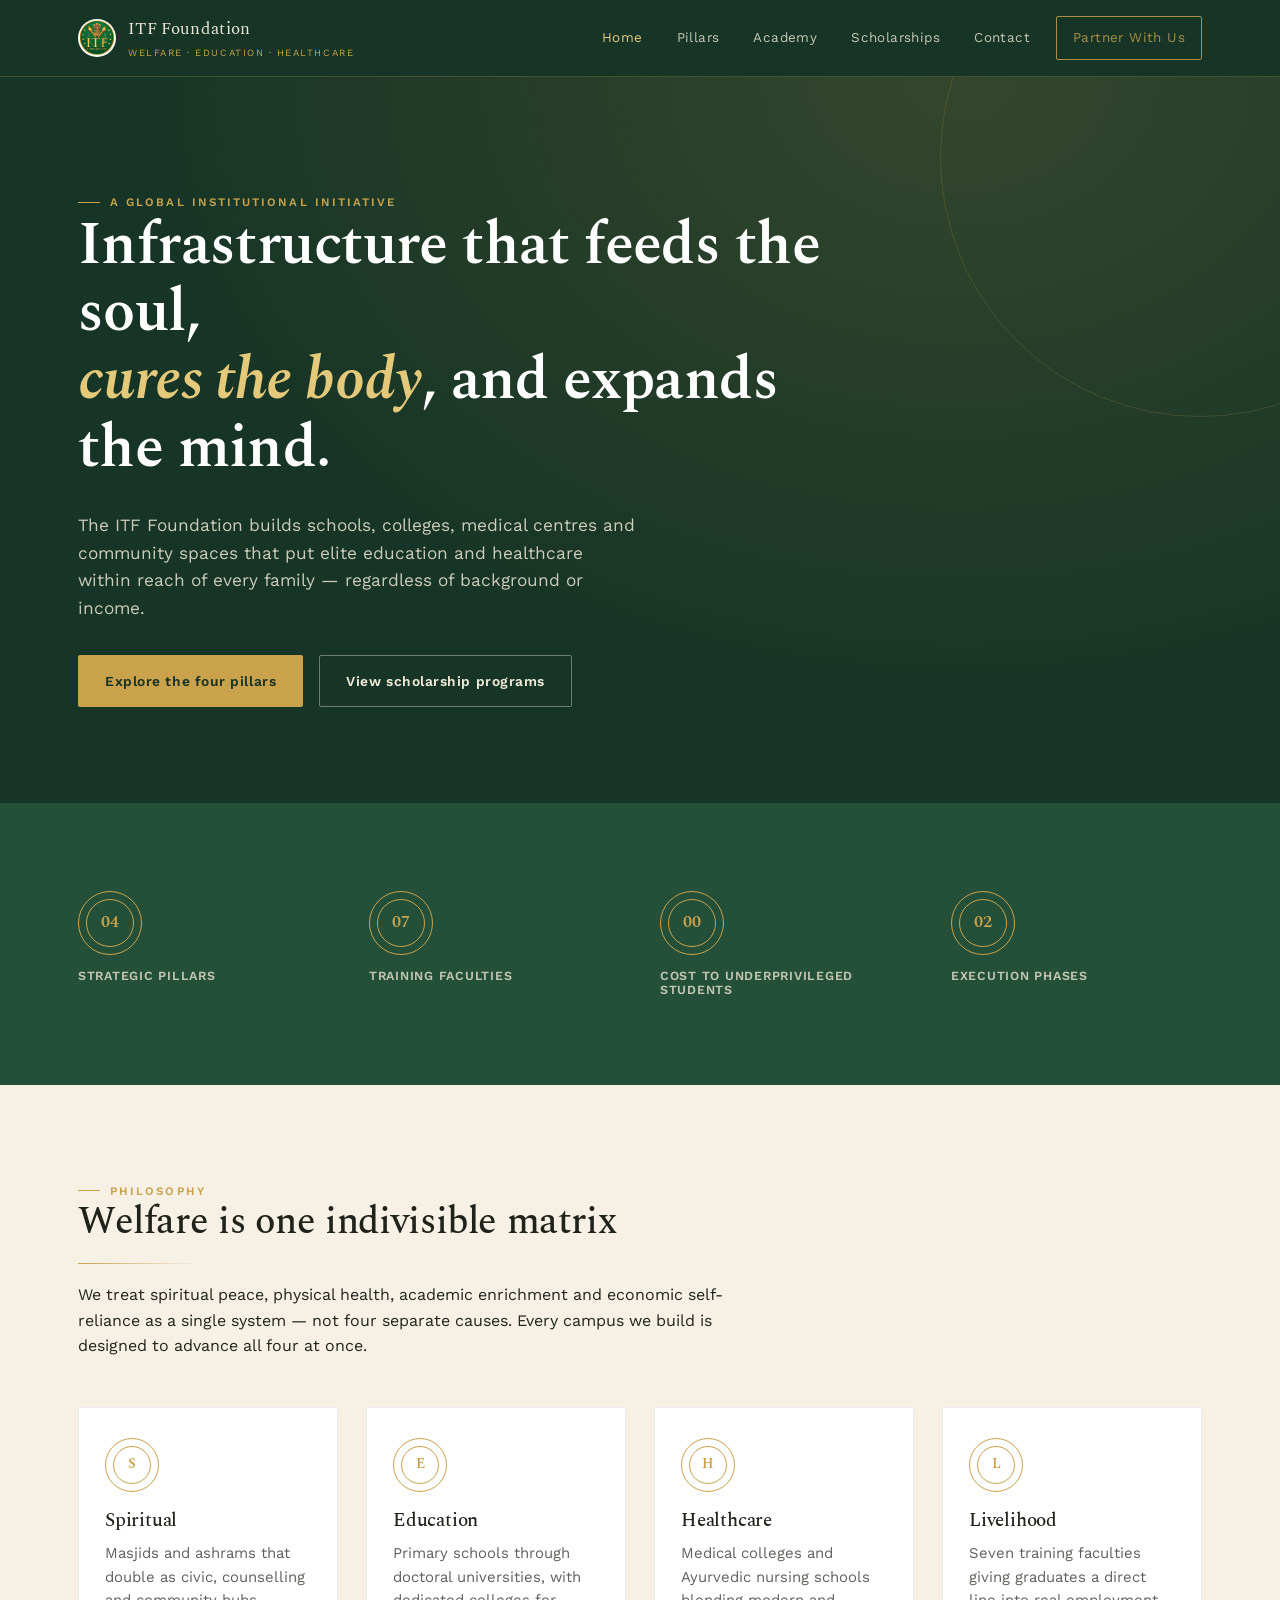
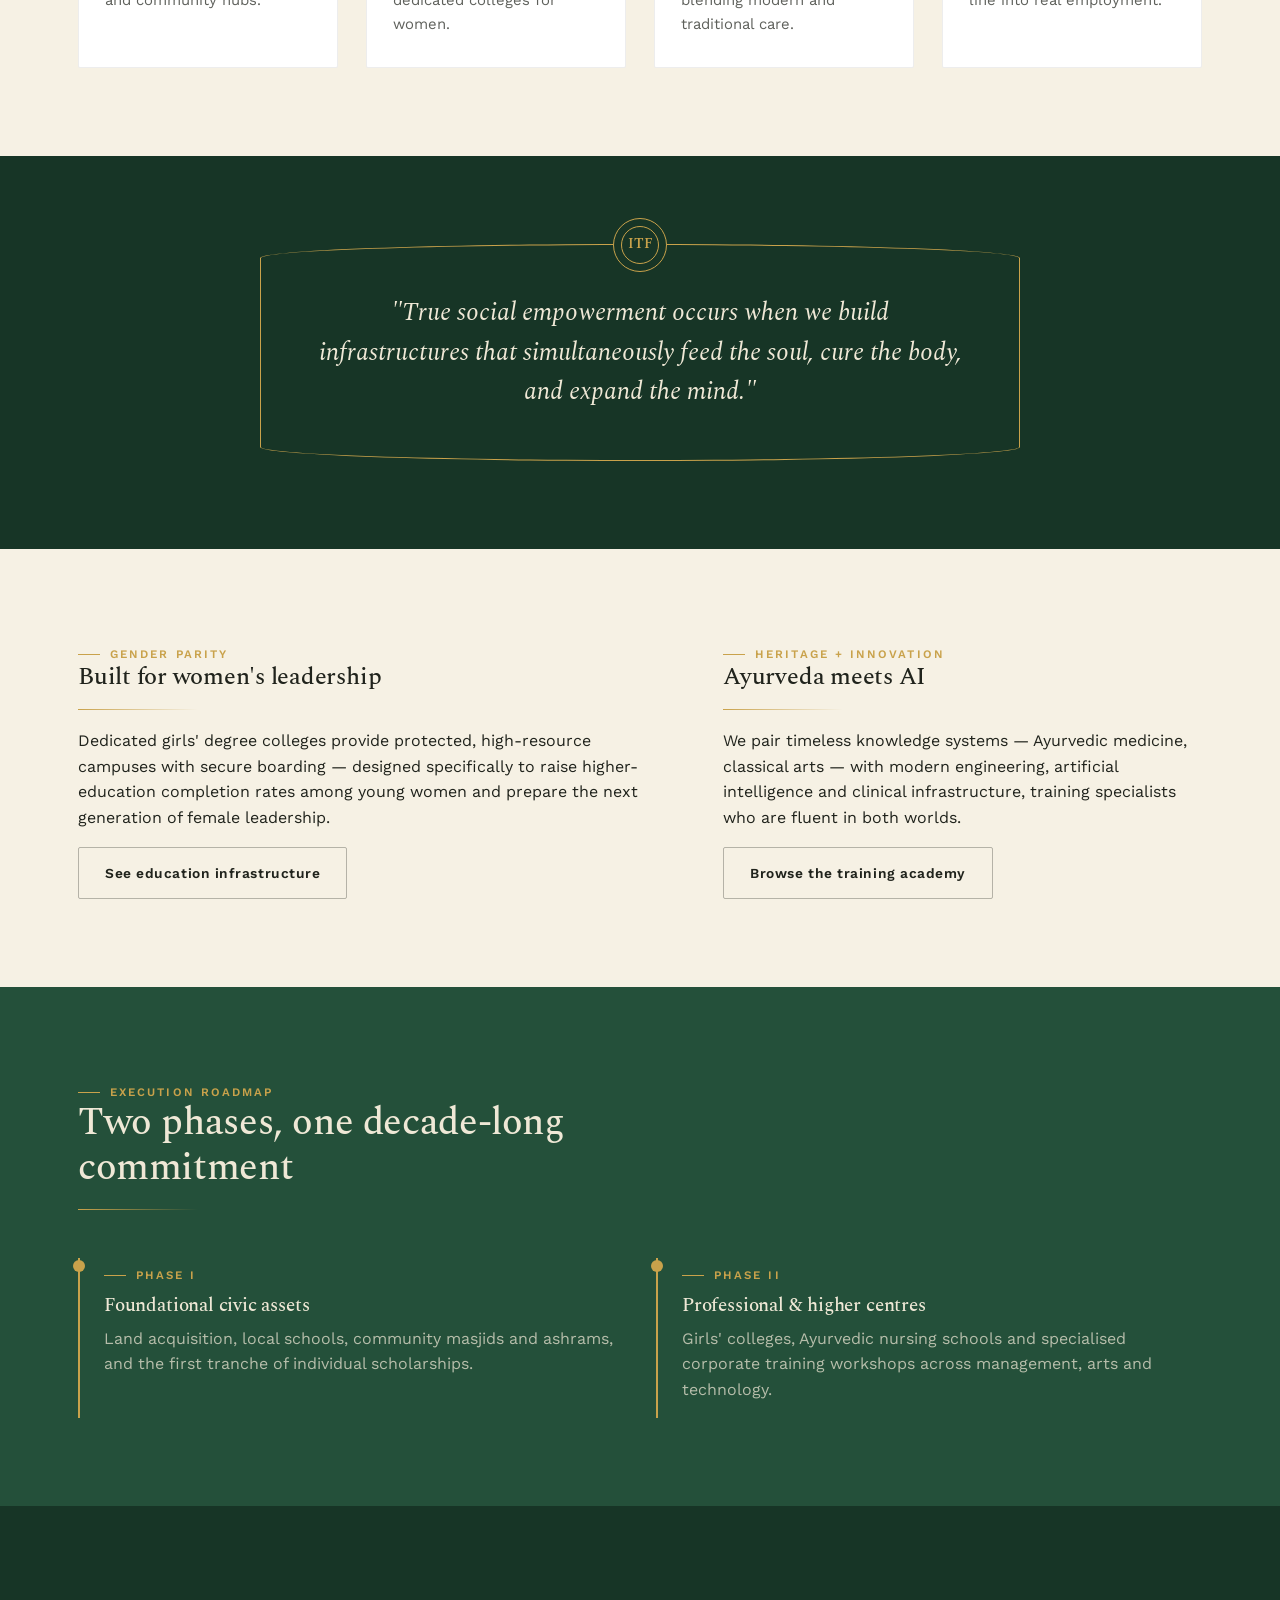
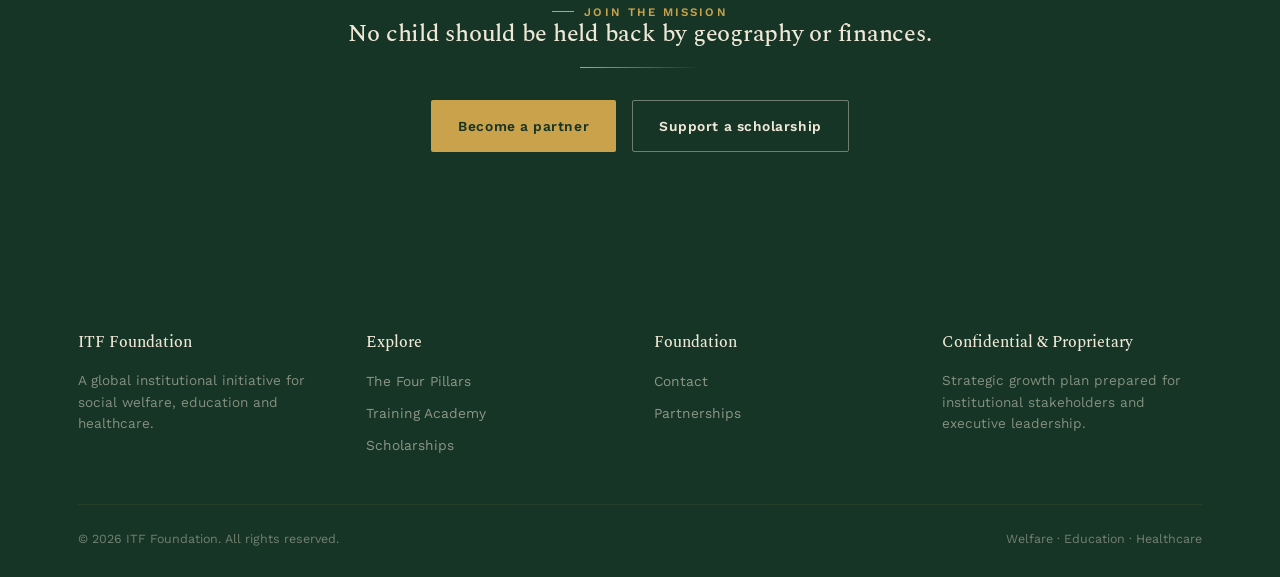
==== index.html @ 2632fdf0 "Add files via upload" ====
<!DOCTYPE html>
<html lang="en">
<head>
<meta charset="UTF-8">
<meta name="viewport" content="width=device-width, initial-scale=1.0">
<title>ITF Foundation — Education, Healthcare &amp; Community Infrastructure</title>
<meta name="description" content="ITF Foundation builds schools, medical centres and community infrastructure to expand access to education and healthcare.">
<link rel="stylesheet" href="main.css">
</head>
<body>

<header class="site">
  <div class="nav-inner">
    <a href="index.html" class="brand">
      <img src="logo.jpeg" alt="ITF Foundation logo" class="brand-logo">
      <div class="brand-name">ITF Foundation<small>Welfare · Education · Healthcare</small></div>
    </a>
    <button class="nav-toggle" aria-label="Toggle navigation">☰</button>
    <nav class="primary">
      <a href="index.html">Home</a>
      <a href="programs.html">Pillars</a>
      <a href="academy.html">Academy</a>
      <a href="scholarships.html">Scholarships</a>
      <a href="contact.html">Contact</a>
      <a href="contact.html#partner" class="nav-cta">Partner With Us</a>
    </nav>
  </div>
</header>

<section class="hero">
  <div class="wrap">
    <span class="eyebrow">A global institutional initiative</span>
    <h1>Infrastructure that feeds the soul,<br><em>cures the body</em>, and expands the mind.</h1>
    <p class="lead">The ITF Foundation builds schools, colleges, medical centres and community spaces that put elite education and healthcare within reach of every family — regardless of background or income.</p>
    <div class="hero-actions">
      <a href="programs.html" class="btn btn-gold">Explore the four pillars</a>
      <a href="scholarships.html" class="btn btn-outline">View scholarship programs</a>
    </div>
  </div>
</section>

<section class="mid">
  <div class="wrap">
    <div class="stats reveal">
      <div class="stat">
        <div class="medallion"><span>04</span></div>
        <h4>Strategic Pillars</h4>
      </div>
      <div class="stat">
        <div class="medallion"><span>07</span></div>
        <h4>Training Faculties</h4>
      </div>
      <div class="stat">
        <div class="medallion"><span>00</span></div>
        <h4>Cost to Underprivileged Students</h4>
      </div>
      <div class="stat">
        <div class="medallion"><span>02</span></div>
        <h4>Execution Phases</h4>
      </div>
    </div>
  </div>
</section>

<section>
  <div class="wrap">
    <div class="section-head reveal">
      <span class="eyebrow">Philosophy</span>
      <h2>Welfare is one indivisible matrix</h2>
      <div class="rule"></div>
      <p>We treat spiritual peace, physical health, academic enrichment and economic self-reliance as a single system — not four separate causes. Every campus we build is designed to advance all four at once.</p>
    </div>
    <div class="grid grid-4 reveal">
      <div class="card">
        <div class="medallion"><span>S</span></div>
        <h3>Spiritual</h3>
        <p>Masjids and ashrams that double as civic, counselling and community hubs.</p>
      </div>
      <div class="card">
        <div class="medallion"><span>E</span></div>
        <h3>Education</h3>
        <p>Primary schools through doctoral universities, with dedicated colleges for women.</p>
      </div>
      <div class="card">
        <div class="medallion"><span>H</span></div>
        <h3>Healthcare</h3>
        <p>Medical colleges and Ayurvedic nursing schools blending modern and traditional care.</p>
      </div>
      <div class="card">
        <div class="medallion"><span>L</span></div>
        <h3>Livelihood</h3>
        <p>Seven training faculties giving graduates a direct line into real employment.</p>
      </div>
    </div>
  </div>
</section>

<section class="dark">
  <div class="wrap reveal">
    <div class="pull-quote">
      <div class="medallion"><span>ITF</span></div>
      <p>"True social empowerment occurs when we build infrastructures that simultaneously feed the soul, cure the body, and expand the mind."</p>
    </div>
  </div>
</section>

<section>
  <div class="wrap split">
    <div class="reveal">
      <span class="eyebrow">Gender parity</span>
      <h2>Built for women's leadership</h2>
      <div class="rule"></div>
      <p>Dedicated girls' degree colleges provide protected, high-resource campuses with secure boarding — designed specifically to raise higher-education completion rates among young women and prepare the next generation of female leadership.</p>
      <a href="programs.html#education" class="btn btn-outline-dark">See education infrastructure</a>
    </div>
    <div class="reveal">
      <span class="eyebrow">Heritage + innovation</span>
      <h2>Ayurveda meets AI</h2>
      <div class="rule"></div>
      <p>We pair timeless knowledge systems — Ayurvedic medicine, classical arts — with modern engineering, artificial intelligence and clinical infrastructure, training specialists who are fluent in both worlds.</p>
      <a href="academy.html" class="btn btn-outline-dark">Browse the training academy</a>
    </div>
  </div>
</section>

<section class="mid">
  <div class="wrap">
    <div class="section-head reveal">
      <span class="eyebrow">Execution roadmap</span>
      <h2>Two phases, one decade-long commitment</h2>
      <div class="rule"></div>
    </div>
    <div class="timeline reveal">
      <div class="phase">
        <span class="eyebrow">Phase I</span>
        <h3>Foundational civic assets</h3>
        <p class="muted">Land acquisition, local schools, community masjids and ashrams, and the first tranche of individual scholarships.</p>
      </div>
      <div class="phase">
        <span class="eyebrow">Phase II</span>
        <h3>Professional &amp; higher centres</h3>
        <p class="muted">Girls' colleges, Ayurvedic nursing schools and specialised corporate training workshops across management, arts and technology.</p>
      </div>
    </div>
  </div>
</section>

<section class="dark center">
  <div class="wrap reveal">
    <span class="eyebrow center">Join the mission</span>
    <h2 style="max-width:640px;margin-left:auto;margin-right:auto;">No child should be held back by geography or finances.</h2>
    <div class="rule mx-auto"></div>
    <div class="hero-actions" style="justify-content:center;">
      <a href="contact.html#partner" class="btn btn-gold">Become a partner</a>
      <a href="scholarships.html" class="btn btn-outline">Support a scholarship</a>
    </div>
  </div>
</section>

<footer class="site">
  <div class="wrap">
    <div class="grid grid-4">
      <div>
        <h5>ITF Foundation</h5>
        <p class="muted" style="font-size:.85rem;">A global institutional initiative for social welfare, education and healthcare.</p>
      </div>
      <div>
        <h5>Explore</h5>
        <ul>
          <li><a href="programs.html">The Four Pillars</a></li>
          <li><a href="academy.html">Training Academy</a></li>
          <li><a href="scholarships.html">Scholarships</a></li>
        </ul>
      </div>
      <div>
        <h5>Foundation</h5>
        <ul>
          <li><a href="contact.html">Contact</a></li>
          <li><a href="contact.html#partner">Partnerships</a></li>
        </ul>
      </div>
      <div>
        <h5>Confidential &amp; Proprietary</h5>
        <p class="muted" style="font-size:.85rem;">Strategic growth plan prepared for institutional stakeholders and executive leadership.</p>
      </div>
    </div>
    <div class="footer-bottom">
      <span>© 2026 ITF Foundation. All rights reserved.</span>
      <span>Welfare · Education · Healthcare</span>
    </div>
  </div>
</footer>

<script src="main.js"></script>
</body>
</html>
---- main.css ----
/* ================= ITF FOUNDATION — DESIGN TOKENS =================
   Color
   --green-deep   #173526  primary dark / hero / nav
   --green-mid    #24503A  secondary panels
   --gold         #C9A24B  accent / rule / signature
   --gold-soft    #E4C97A  hover / highlight
   --parchment    #F6F1E4  light section bg
   --maroon       #7C2E22  rare warmth accent (scholarships, alerts)
   --ink          #20231C  body text on light
   --bone         #EFE8D6  body text on dark
   Type
   Display: "Spectral" (serif, editorial, calm authority)
   Body:    "Work Sans" (clean, humane, legible at small sizes)
   Label:   "Work Sans" uppercase tracked, used as utility/eyebrow
   Signature: concentric medallion rings — echoes the foundation seal —
   used as section markers, pull-quote frame and stat rings instead of
   numbered badges.
==================================================================== */

@import url('https://fonts.googleapis.com/css2?family=Spectral:ital,wght@0,300;0,400;0,500;0,600;0,700;1,400;1,500&family=Work+Sans:wght@300;400;500;600;700&display=swap');

:root{
  --green-deep:#173526;
  --green-mid:#24503A;
  --gold:#C9A24B;
  --gold-soft:#E4C97A;
  --parchment:#F6F1E4;
  --maroon:#7C2E22;
  --ink:#20231C;
  --bone:#EFE8D6;
  --max:1180px;
  --radius:2px;
}

*,*::before,*::after{box-sizing:border-box;}
html{scroll-behavior:smooth;}
body{
  margin:0;
  font-family:'Work Sans',sans-serif;
  color:var(--ink);
  background:var(--parchment);
  -webkit-font-smoothing:antialiased;
  line-height:1.6;
}
h1,h2,h3,h4{
  font-family:'Spectral',serif;
  font-weight:500;
  line-height:1.15;
  margin:0 0 .5em;
  letter-spacing:-0.01em;
}
h1{font-weight:600;}
p{margin:0 0 1em;}
a{color:inherit;text-decoration:none;}
img{max-width:100%;display:block;}
.wrap{max-width:var(--max);margin:0 auto;padding:0 28px;}

.eyebrow{
  font-size:.72rem;
  letter-spacing:.18em;
  text-transform:uppercase;
  color:var(--gold);
  font-weight:600;
  display:inline-flex;
  align-items:center;
  gap:10px;
}
.eyebrow::before{
  content:"";
  width:22px;height:1px;
  background:var(--gold);
  display:inline-block;
}

/* === Medallion signature element === */
.medallion{
  --size:54px;
  width:var(--size);height:var(--size);
  border-radius:50%;
  position:relative;
  flex:none;
  display:grid;place-items:center;
}
.medallion::before,
.medallion::after{
  content:"";
  position:absolute;
  border-radius:50%;
  border:1px solid currentColor;
}
.medallion::before{inset:0;}
.medallion::after{inset:8px;}
.medallion span{
  font-family:'Spectral',serif;
  font-size:.85rem;
  font-weight:600;
}

/* === Header / nav === */
header.site{
  position:sticky;top:0;z-index:50;
  background:var(--green-deep);
  border-bottom:1px solid rgba(201,162,75,.25);
}
.nav-inner{
  max-width:var(--max);margin:0 auto;padding:0 28px;
  display:flex;align-items:center;justify-content:space-between;
  height:76px;
}
.brand{display:flex;align-items:center;gap:12px;color:var(--bone);}
.brand-logo{width:38px;height:38px;object-fit:contain;border-radius:50%;}
.brand-name{font-family:'Spectral',serif;font-size:1.05rem;letter-spacing:.02em;color:var(--bone);}
.brand-name small{display:block;font-family:'Work Sans',sans-serif;font-size:.6rem;letter-spacing:.16em;color:var(--gold);text-transform:uppercase;margin-top:2px;}

nav.primary{display:flex;gap:2px;align-items:center;}
nav.primary a{
  color:var(--bone);
  font-size:.84rem;
  letter-spacing:.03em;
  padding:10px 16px;
  position:relative;
  opacity:.82;
  transition:opacity .2s ease;
}
nav.primary a:hover{opacity:1;}
nav.primary a.active{opacity:1;color:var(--gold-soft);}
.nav-cta{
  border:1px solid var(--gold);
  color:var(--gold) !important;
  border-radius:var(--radius);
  margin-left:8px;
}
.nav-cta:hover{background:var(--gold);color:var(--green-deep) !important;}

.nav-toggle{display:none;background:none;border:0;color:var(--bone);font-size:1.6rem;cursor:pointer;}

@media (max-width:880px){
  nav.primary{
    position:fixed;inset:76px 0 0 0;
    background:var(--green-deep);
    flex-direction:column;align-items:flex-start;
    padding:20px 28px;
    transform:translateY(-110%);
    transition:transform .3s ease;
    height:calc(100vh - 76px);
  }
  nav.primary.open{transform:translateY(0);}
  nav.primary a{padding:14px 0;width:100%;border-bottom:1px solid rgba(201,162,75,.12);font-size:1rem;}
  .nav-toggle{display:block;}
}

/* === Hero === */
.hero{
  background:
    radial-gradient(ellipse at 75% 0%, rgba(201,162,75,.16), transparent 60%),
    var(--green-deep);
  color:var(--bone);
  padding:108px 0 96px;
  position:relative;
  overflow:hidden;
}
.hero::after{
  content:"";
  position:absolute;
  right:-180px;top:-180px;
  width:520px;height:520px;
  border-radius:50%;
  border:1px solid rgba(201,162,75,.18);
}
.hero .wrap{position:relative;z-index:2;}
.hero h1{font-size:clamp(2.3rem,4.6vw,3.7rem);color:#fff;max-width:780px;}
.hero h1 em{color:var(--gold-soft);font-style:italic;}
.hero p.lead{max-width:560px;font-size:1.08rem;color:rgba(239,232,214,.84);}
.hero-actions{display:flex;gap:16px;margin-top:32px;flex-wrap:wrap;}

.btn{
  display:inline-flex;align-items:center;gap:10px;
  padding:14px 26px;
  font-size:.86rem;letter-spacing:.04em;
  border-radius:var(--radius);
  font-weight:600;
  border:1px solid transparent;
  cursor:pointer;
}
.btn-gold{background:var(--gold);color:var(--green-deep);}
.btn-gold:hover{background:var(--gold-soft);}
.btn-outline{border-color:rgba(239,232,214,.4);color:var(--bone);}
.btn-outline:hover{border-color:var(--gold);color:var(--gold-soft);}
.btn-outline-dark{border-color:rgba(32,35,28,.3);color:var(--ink);}
.btn-outline-dark:hover{border-color:var(--maroon);color:var(--maroon);}

/* === Section scaffolding === */
section{padding:88px 0;}
section.tight{padding:56px 0;}
.section-head{max-width:680px;margin-bottom:48px;}
.section-head h2{font-size:clamp(1.7rem,3vw,2.4rem);}
.rule{height:1px;background:linear-gradient(90deg,var(--gold),transparent);width:120px;margin:18px 0;}
.dark{background:var(--green-deep);color:var(--bone);}
.dark .section-head .eyebrow{color:var(--gold-soft);}
.mid{background:var(--green-mid);color:var(--bone);}

/* === Pillar / card grid === */
.grid{display:grid;gap:28px;}
.grid-2{grid-template-columns:repeat(2,1fr);}
.grid-3{grid-template-columns:repeat(3,1fr);}
.grid-4{grid-template-columns:repeat(4,1fr);}
@media (max-width:900px){.grid-2,.grid-3,.grid-4{grid-template-columns:1fr;}}

.card{
  background:#fff;
  border:1px solid rgba(32,35,28,.08);
  padding:30px 26px;
  border-radius:var(--radius);
  position:relative;
}
.dark .card,.mid .card{
  background:rgba(246,241,228,.04);
  border-color:rgba(201,162,75,.2);
}
.card .medallion{color:var(--gold);margin-bottom:18px;}
.card h3{font-size:1.18rem;margin-bottom:10px;}
.card p{font-size:.93rem;color:rgba(32,35,28,.72);margin-bottom:0;}
.dark .card p,.mid .card p{color:rgba(239,232,214,.72);}

/* === Pull quote === */
.pull-quote{
  border:1px solid var(--gold);
  border-radius:50%/14px;
  padding:48px 56px;
  text-align:center;
  position:relative;
  max-width:760px;
  margin:0 auto;
}
.pull-quote p{
  font-family:'Spectral',serif;
  font-style:italic;
  font-size:clamp(1.2rem,2.4vw,1.55rem);
  color:var(--bone);
  margin:0;
}
.pull-quote .medallion{position:absolute;left:50%;top:-27px;transform:translateX(-50%);background:var(--green-deep);color:var(--gold);}

/* === Stats row === */
.stats{display:flex;flex-wrap:wrap;gap:40px;}
.stat{flex:1;min-width:160px;}
.stat .medallion{--size:64px;color:var(--gold);margin-bottom:14px;}
.stat .medallion span{font-size:1.05rem;}
.stat h4{font-family:'Work Sans',sans-serif;font-size:.78rem;letter-spacing:.06em;text-transform:uppercase;color:var(--bone);opacity:.78;font-weight:600;margin:0;}

/* === Phase timeline (legitimate sequence) === */
.timeline{display:grid;grid-template-columns:repeat(2,1fr);gap:32px;}
@media (max-width:760px){.timeline{grid-template-columns:1fr;}}
.phase{border-left:2px solid var(--gold);padding-left:24px;position:relative;}
.phase::before{
  content:"";position:absolute;left:-7px;top:2px;
  width:12px;height:12px;border-radius:50%;background:var(--gold);
}
.phase .eyebrow{margin-bottom:10px;}

/* === Table (training matrix) === */
.matrix{width:100%;border-collapse:collapse;font-size:.92rem;}
.matrix th{
  text-align:left;font-family:'Work Sans',sans-serif;
  font-size:.72rem;letter-spacing:.08em;text-transform:uppercase;
  color:var(--gold);padding:14px 16px;border-bottom:1px solid var(--gold);
}
.matrix td{padding:18px 16px;border-bottom:1px solid rgba(239,232,214,.12);vertical-align:top;}
.matrix tr:hover td{background:rgba(201,162,75,.05);}

/* === Forms === */
.form-grid{display:grid;grid-template-columns:1fr 1fr;gap:20px;}
@media (max-width:700px){.form-grid{grid-template-columns:1fr;}}
.field{display:flex;flex-direction:column;gap:8px;}
.field.full{grid-column:1/-1;}
.field label{font-size:.78rem;letter-spacing:.04em;text-transform:uppercase;color:var(--ink);font-weight:600;}
.field input,.field select,.field textarea{
  font-family:'Work Sans',sans-serif;
  padding:13px 14px;
  border:1px solid rgba(32,35,28,.2);
  border-radius:var(--radius);
  font-size:.94rem;background:#fff;
}
.field textarea{resize:vertical;min-height:110px;}
.field input:focus,.field select:focus,.field textarea:focus{
  outline:2px solid var(--gold);outline-offset:1px;
}

/* === Footer === */
footer.site{background:var(--green-deep);color:rgba(239,232,214,.7);padding:64px 0 28px;font-size:.86rem;}
footer.site .grid-4{margin-bottom:48px;}
footer.site h5{color:var(--bone);font-family:'Spectral',serif;font-size:1rem;margin-bottom:14px;font-weight:500;}
footer.site a{opacity:.78;}
footer.site a:hover{opacity:1;color:var(--gold-soft);}
footer.site ul{list-style:none;padding:0;margin:0;display:flex;flex-direction:column;gap:10px;}
.footer-bottom{
  border-top:1px solid rgba(201,162,75,.15);
  padding-top:24px;
  display:flex;justify-content:space-between;flex-wrap:wrap;gap:10px;
  font-size:.78rem;opacity:.6;
}

/* === Misc utility === */
.tag{
  display:inline-block;
  font-size:.7rem;letter-spacing:.08em;text-transform:uppercase;
  padding:5px 10px;border:1px solid var(--maroon);color:var(--maroon);
  border-radius:var(--radius);font-weight:600;
}
.split{display:grid;grid-template-columns:1.1fr .9fr;gap:60px;align-items:center;}
@media (max-width:880px){.split{grid-template-columns:1fr;}}
.reveal{opacity:0;transform:translateY(18px);transition:opacity .6s ease,transform .6s ease;}
.reveal.in{opacity:1;transform:none;}

.center{text-align:center;}
.mx-auto{margin-left:auto;margin-right:auto;}
.muted{opacity:.72;}
.kicker-page{
  background:var(--green-deep);color:var(--bone);
  padding:64px 0 48px;
}
.kicker-page h1{color:#fff;font-size:clamp(2rem,4vw,2.8rem);}
.breadcrumb{font-size:.78rem;letter-spacing:.05em;text-transform:uppercase;color:var(--gold-soft);margin-bottom:18px;opacity:.8;}
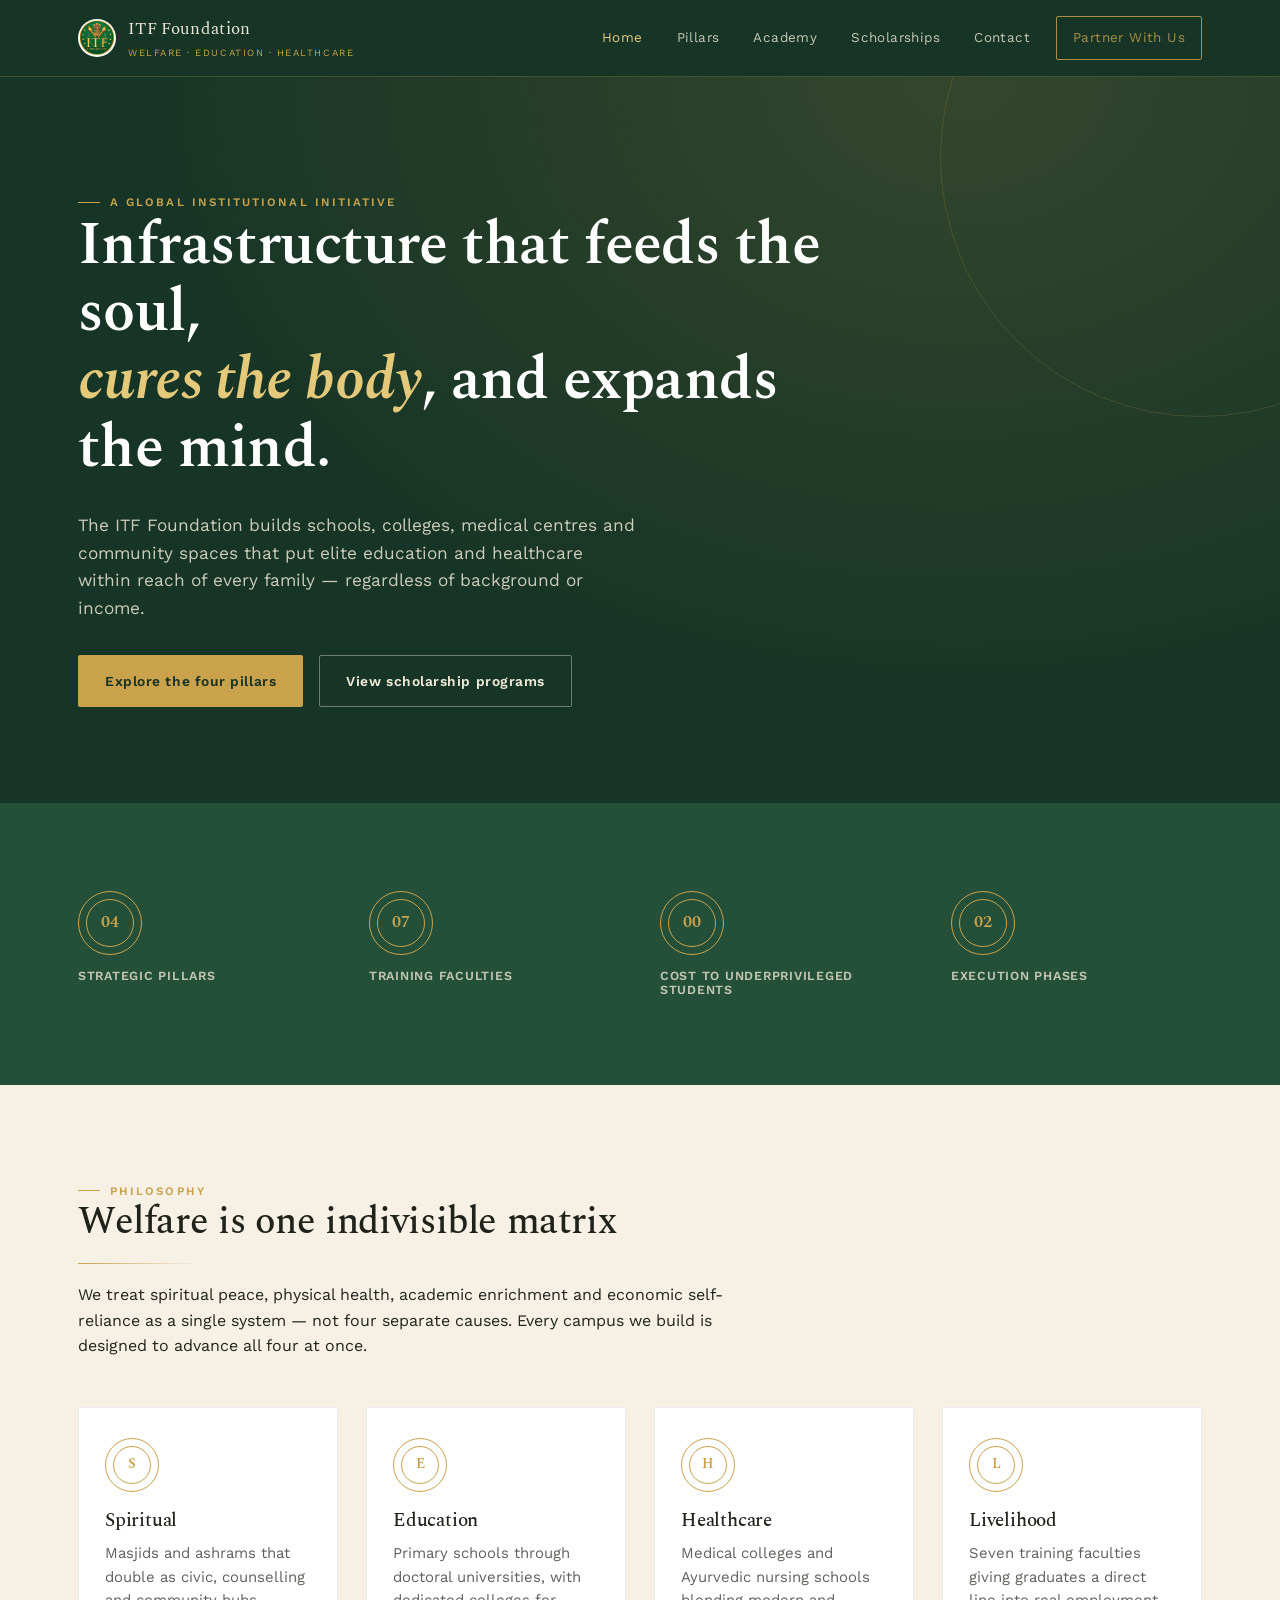
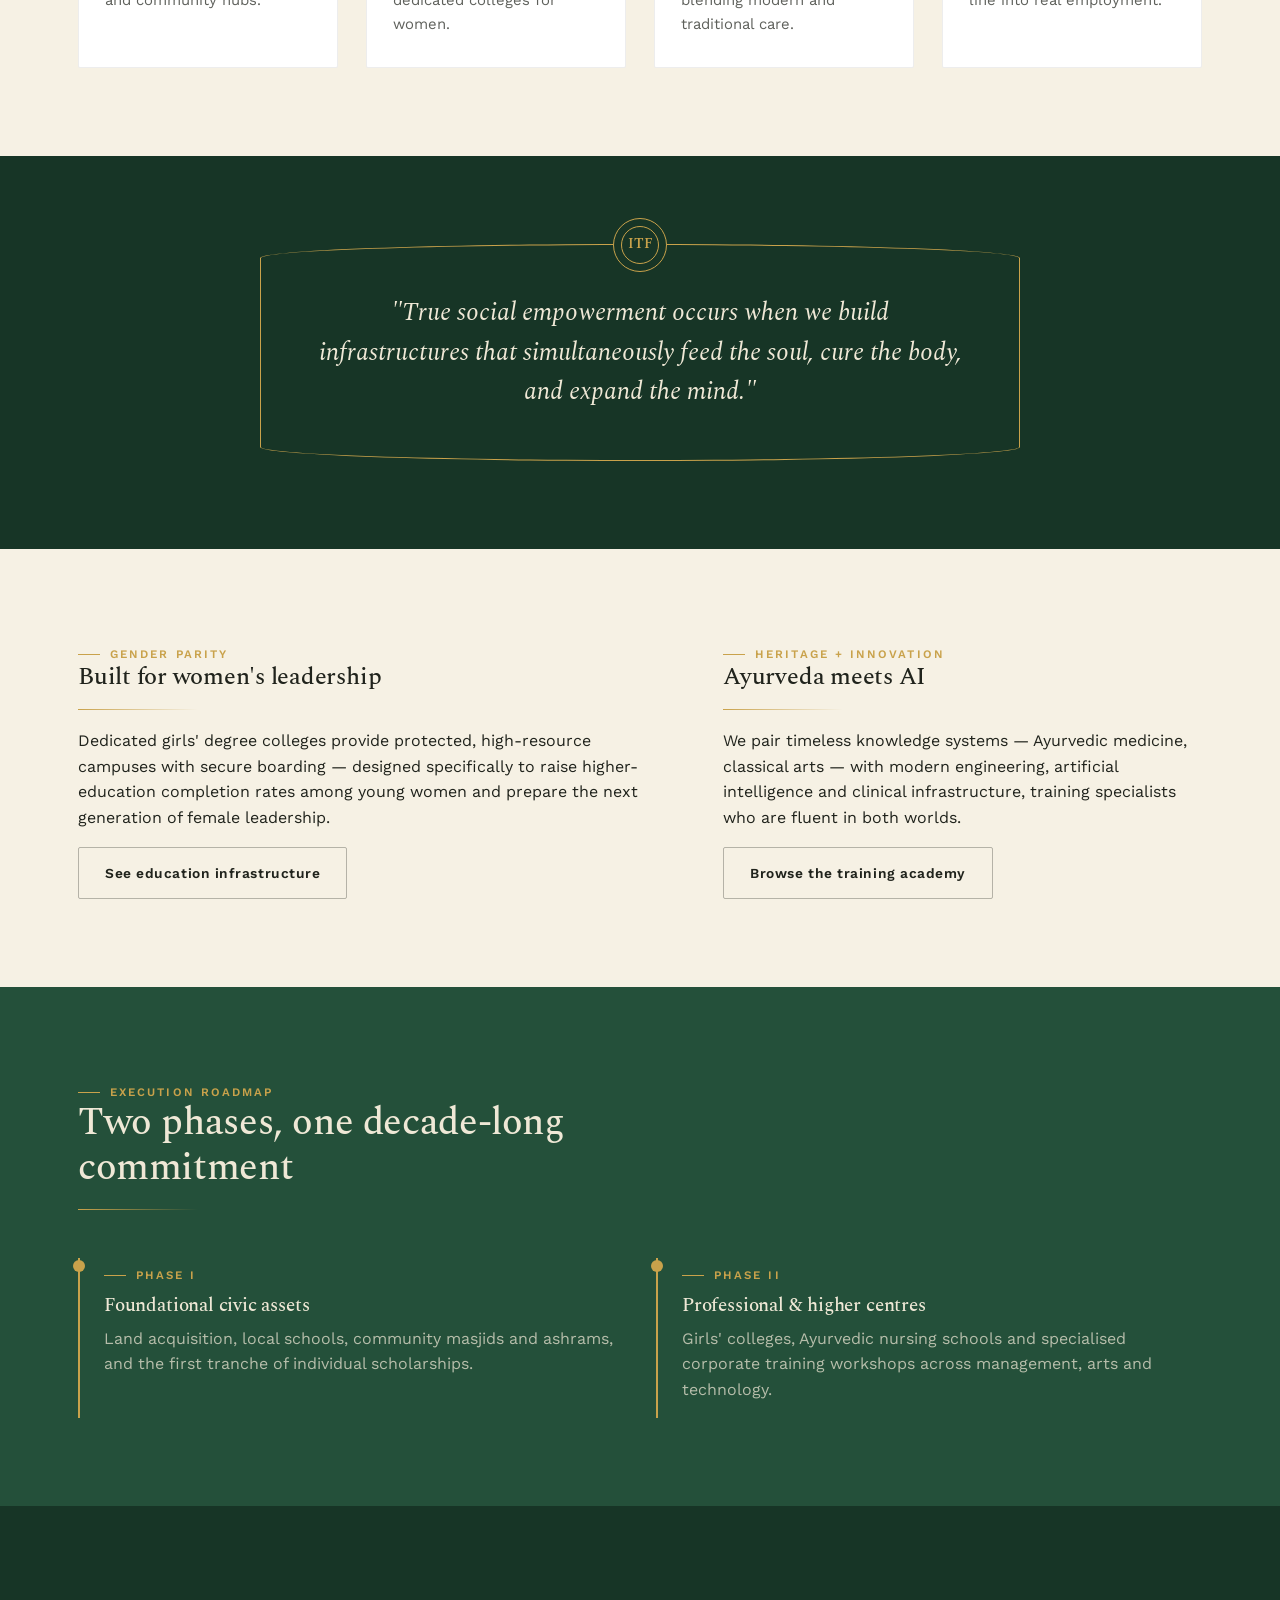
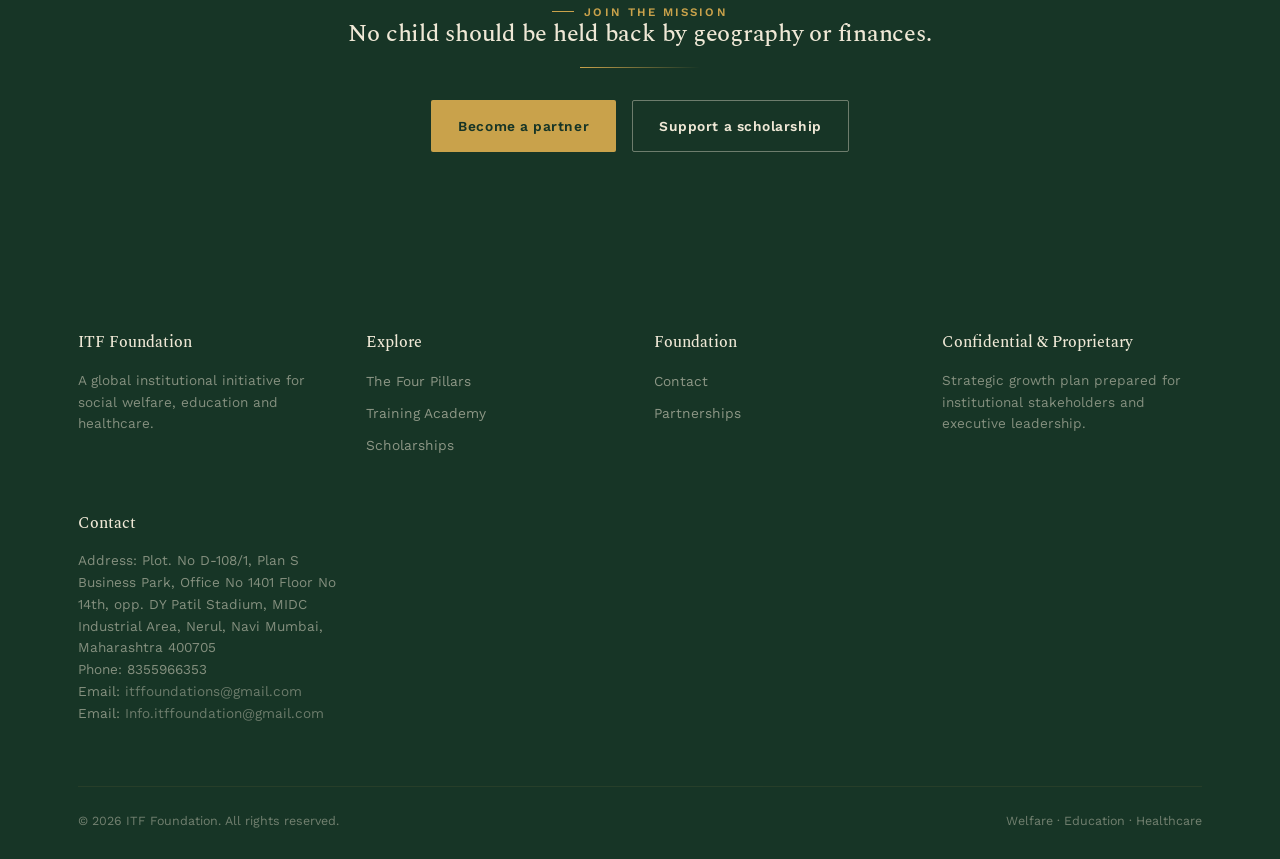
==== commit b06ac2ba: "Changes" ====
--- a/index.html
+++ b/index.html
@@ -183,6 +183,15 @@
         <h5>Confidential &amp; Proprietary</h5>
         <p class="muted" style="font-size:.85rem;">Strategic growth plan prepared for institutional stakeholders and executive leadership.</p>
       </div>
+      <div>
+        <h5>Contact</h5>
+        <p class="muted" style="font-size:.85rem;">
+          Address: Plot. No D-108/1, Plan S Business Park, Office No 1401 Floor No 14th, opp. DY Patil Stadium, MIDC Industrial Area, Nerul, Navi Mumbai, Maharashtra 400705<br>
+          Phone: 8355966353<br>
+          Email: <a href="mailto:itffoundations@gmail.com">itffoundations@gmail.com</a><br>
+          Email: <a href="mailto:Info.itffoundation@gmail.com">Info.itffoundation@gmail.com</a>
+        </p>
+      </div>
     </div>
     <div class="footer-bottom">
       <span>© 2026 ITF Foundation. All rights reserved.</span>
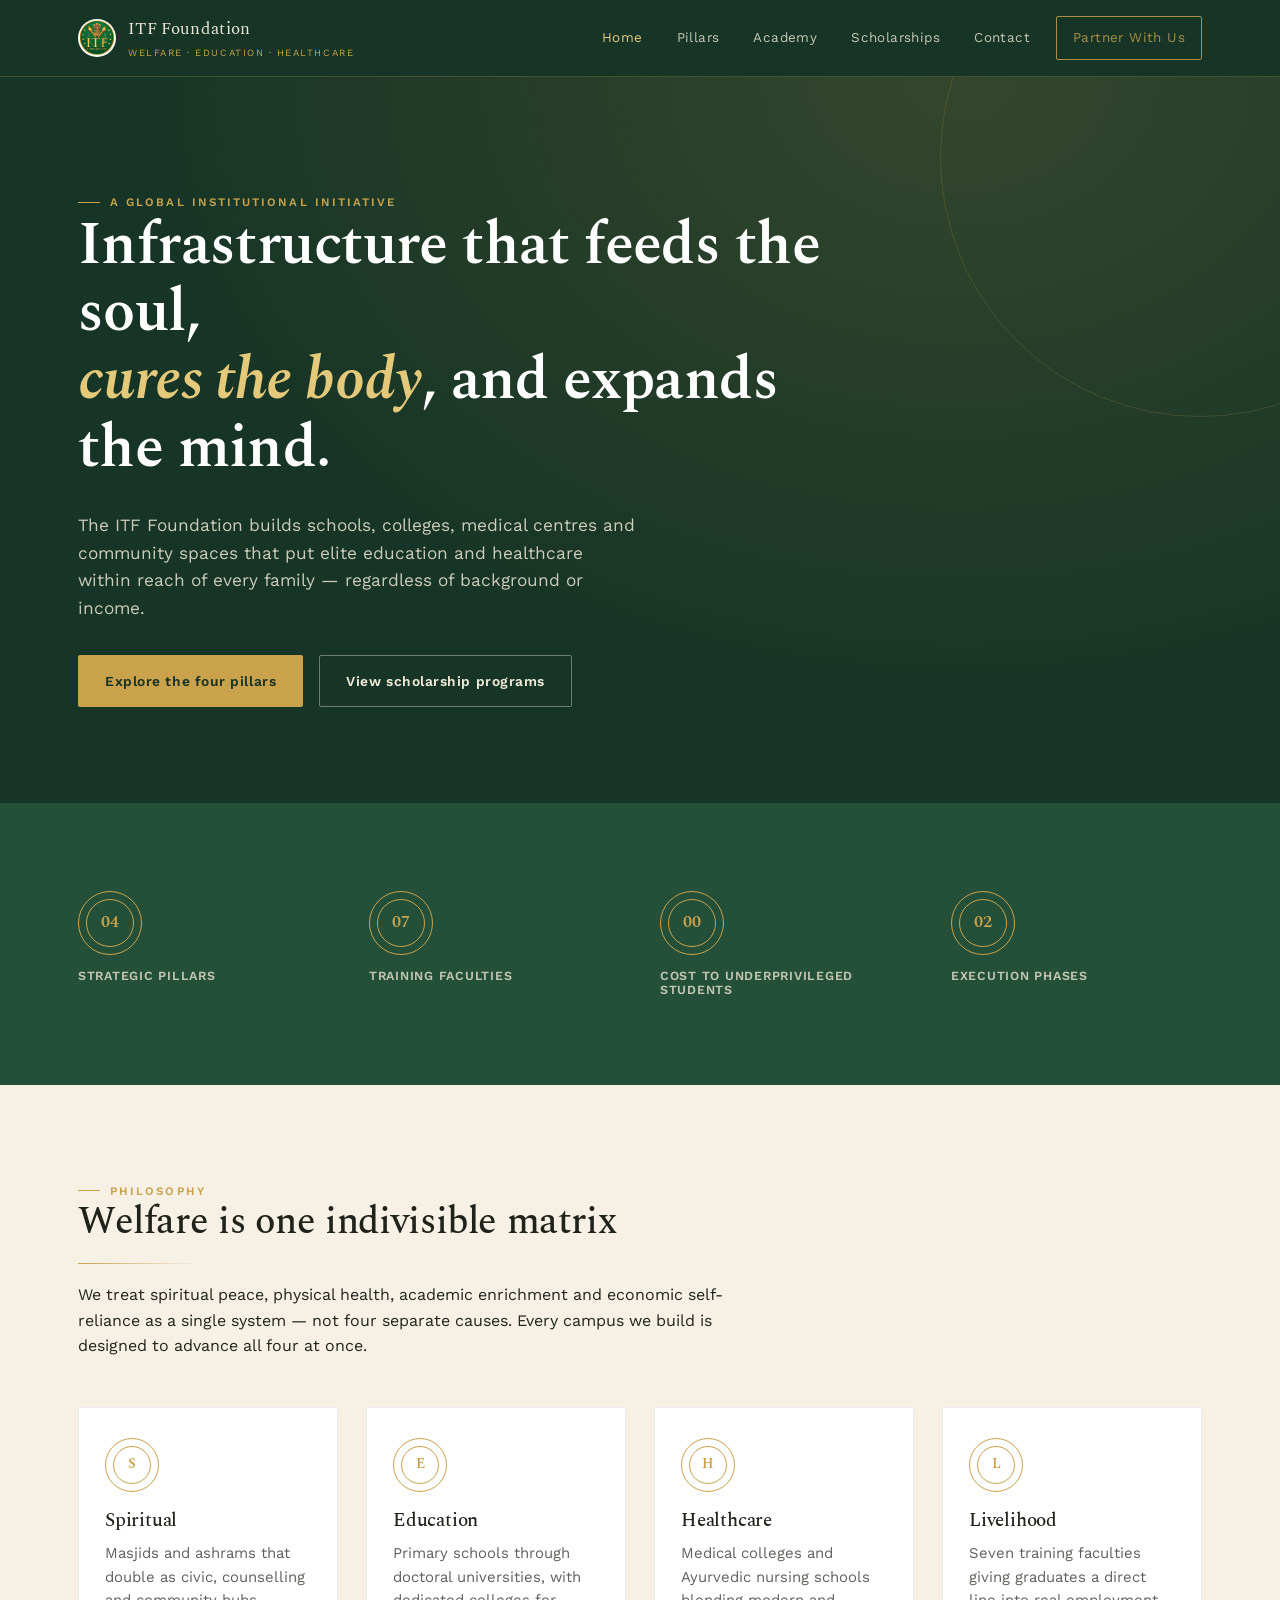
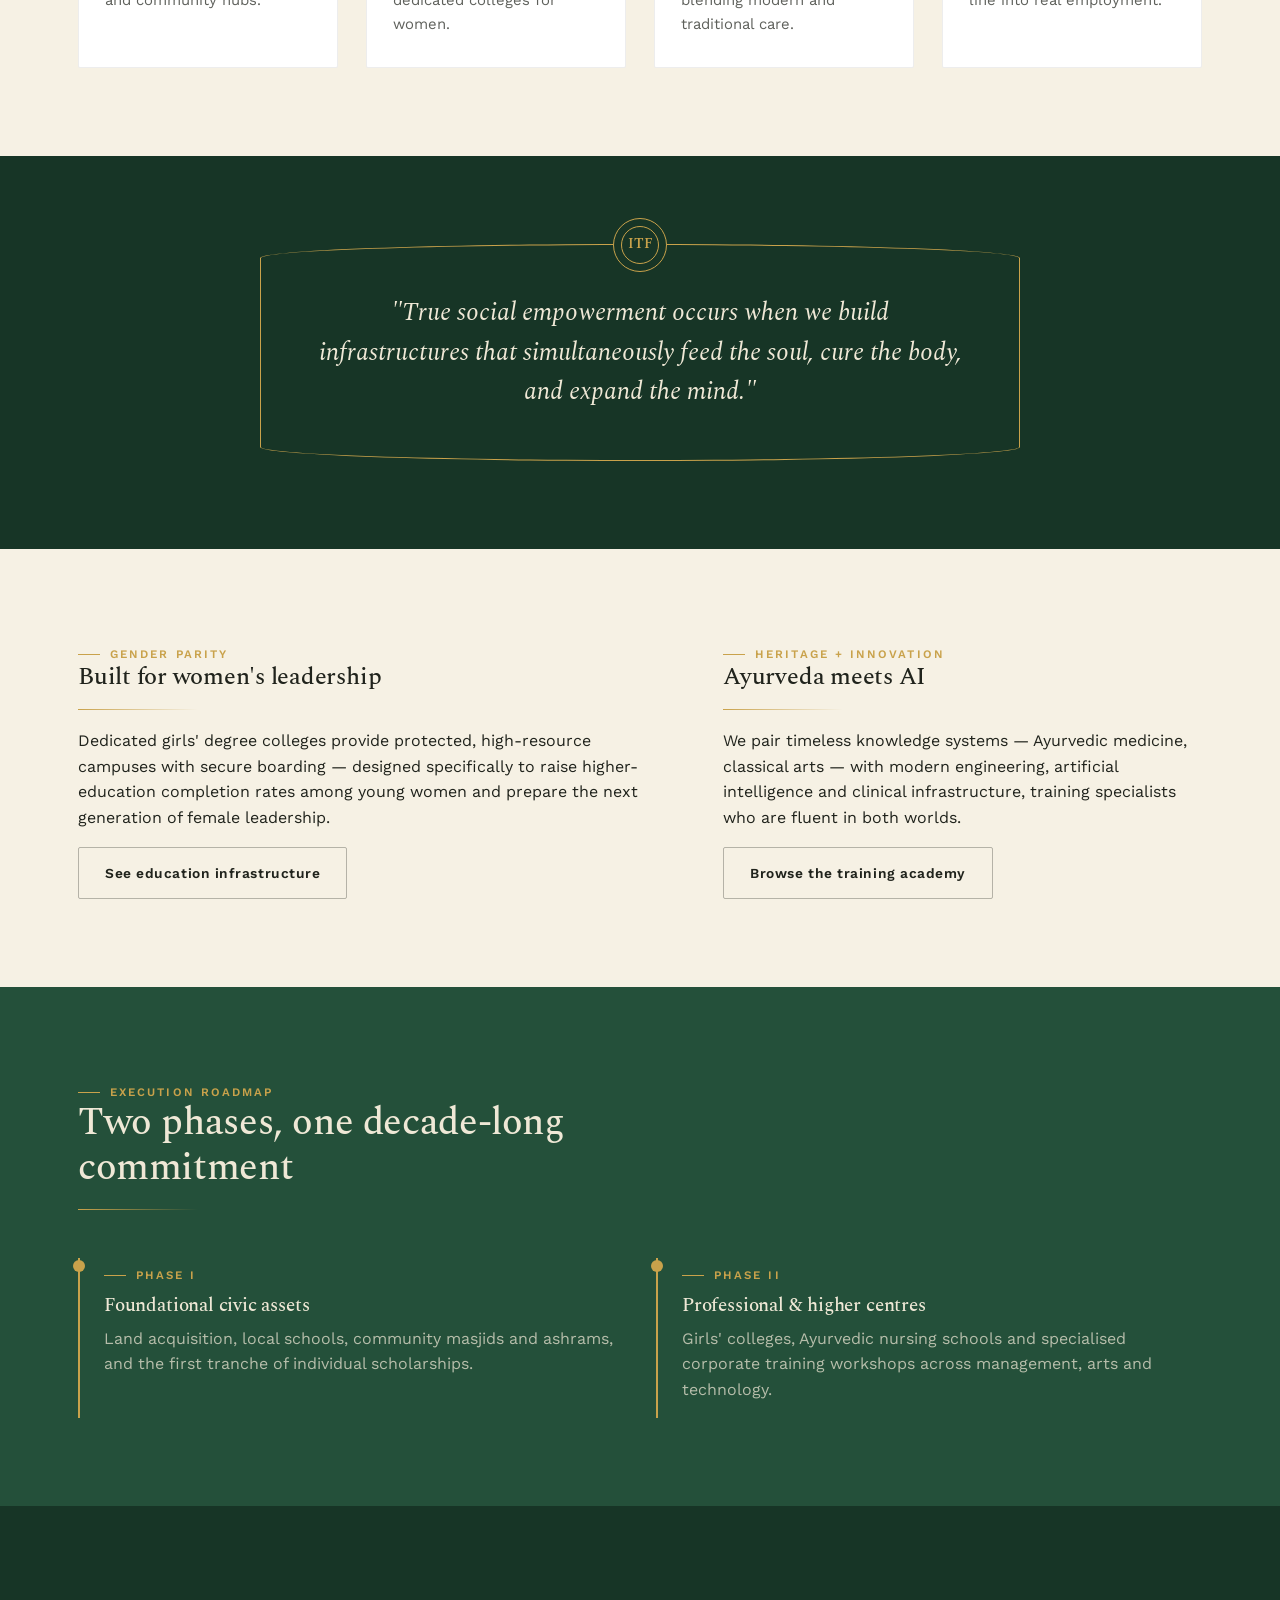
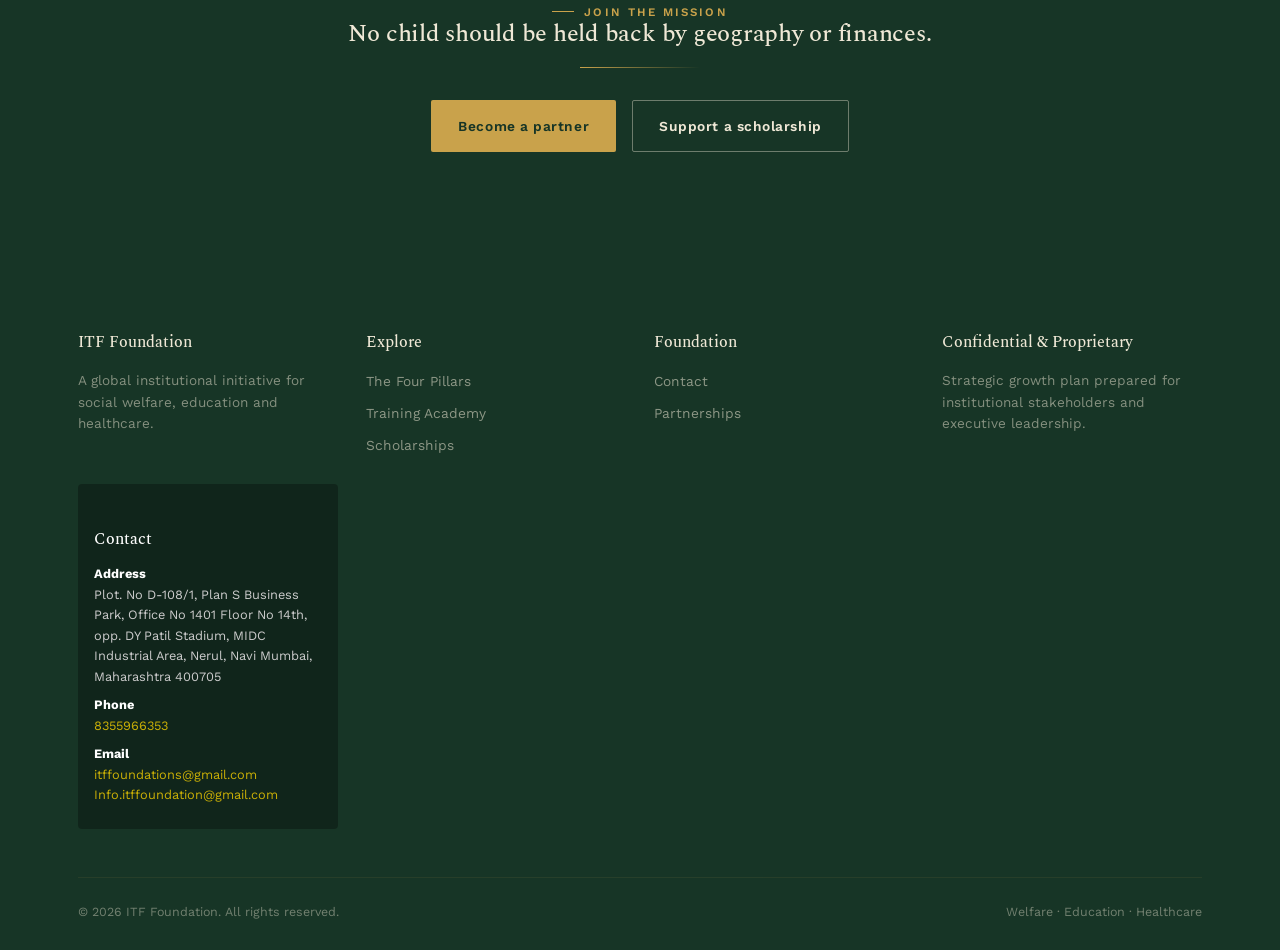
==== commit 152b5489: "Redesign footer contact block with dark, appealing styling" ====
--- a/index.html
+++ b/index.html
@@ -183,14 +183,23 @@
         <h5>Confidential &amp; Proprietary</h5>
         <p class="muted" style="font-size:.85rem;">Strategic growth plan prepared for institutional stakeholders and executive leadership.</p>
       </div>
-      <div>
-        <h5>Contact</h5>
-        <p class="muted" style="font-size:.85rem;">
-          Address: Plot. No D-108/1, Plan S Business Park, Office No 1401 Floor No 14th, opp. DY Patil Stadium, MIDC Industrial Area, Nerul, Navi Mumbai, Maharashtra 400705<br>
-          Phone: 8355966353<br>
-          Email: <a href="mailto:itffoundations@gmail.com">itffoundations@gmail.com</a><br>
-          Email: <a href="mailto:Info.itffoundation@gmail.com">Info.itffoundation@gmail.com</a>
-        </p>
+      <div style="background:rgba(0,0,0,0.3);padding:16px;border-radius:4px;">
+        <h5 style="color:#fff;margin-bottom:12px;">Contact</h5>
+        <div style="font-size:.8rem;line-height:1.6;">
+          <p style="margin:0 0 8px 0;color:#ccc;">
+            <strong style="color:#fff;">Address</strong><br>
+            Plot. No D-108/1, Plan S Business Park, Office No 1401 Floor No 14th, opp. DY Patil Stadium, MIDC Industrial Area, Nerul, Navi Mumbai, Maharashtra 400705
+          </p>
+          <p style="margin:0 0 8px 0;color:#ccc;">
+            <strong style="color:#fff;">Phone</strong><br>
+            <a href="tel:8355966353" style="color:#ffd700;text-decoration:none;">8355966353</a>
+          </p>
+          <p style="margin:0 0 8px 0;color:#ccc;">
+            <strong style="color:#fff;">Email</strong><br>
+            <a href="mailto:itffoundations@gmail.com" style="color:#ffd700;text-decoration:none;display:block;">itffoundations@gmail.com</a>
+            <a href="mailto:Info.itffoundation@gmail.com" style="color:#ffd700;text-decoration:none;display:block;">Info.itffoundation@gmail.com</a>
+          </p>
+        </div>
       </div>
     </div>
     <div class="footer-bottom">
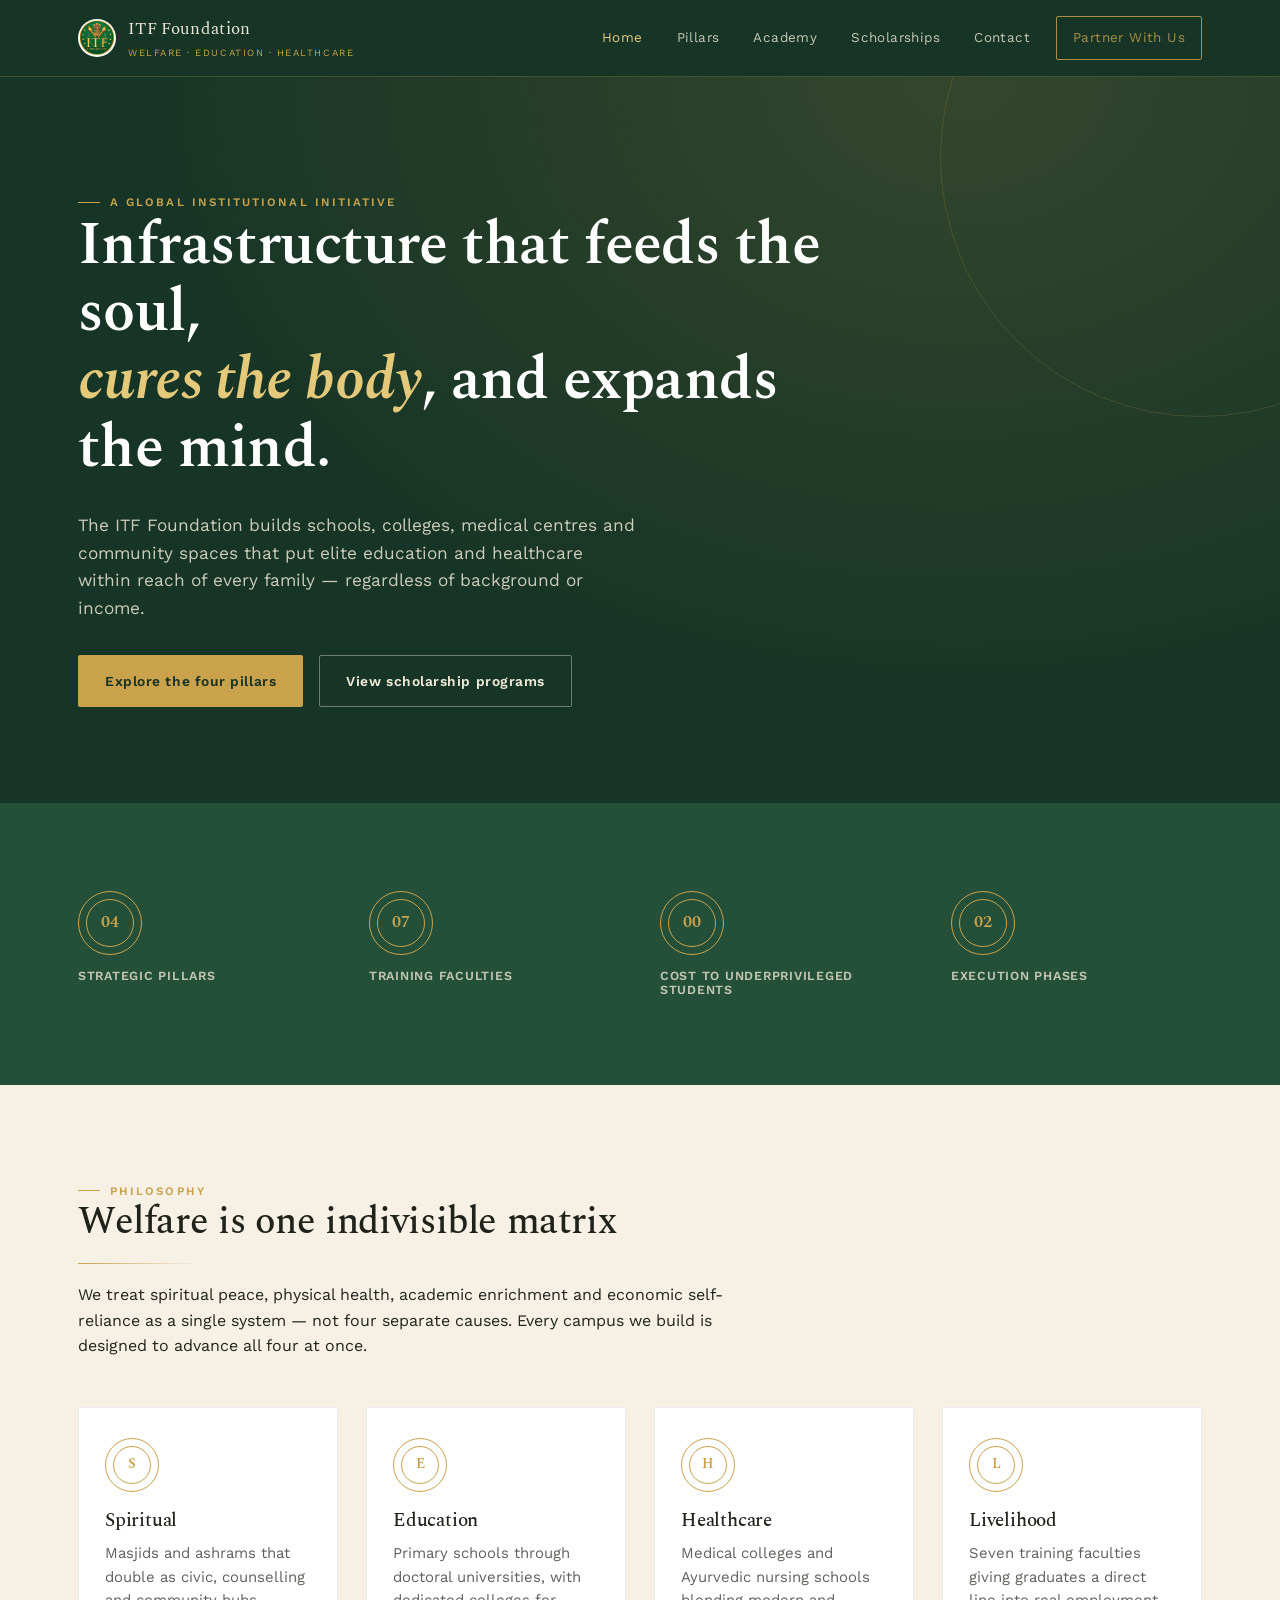
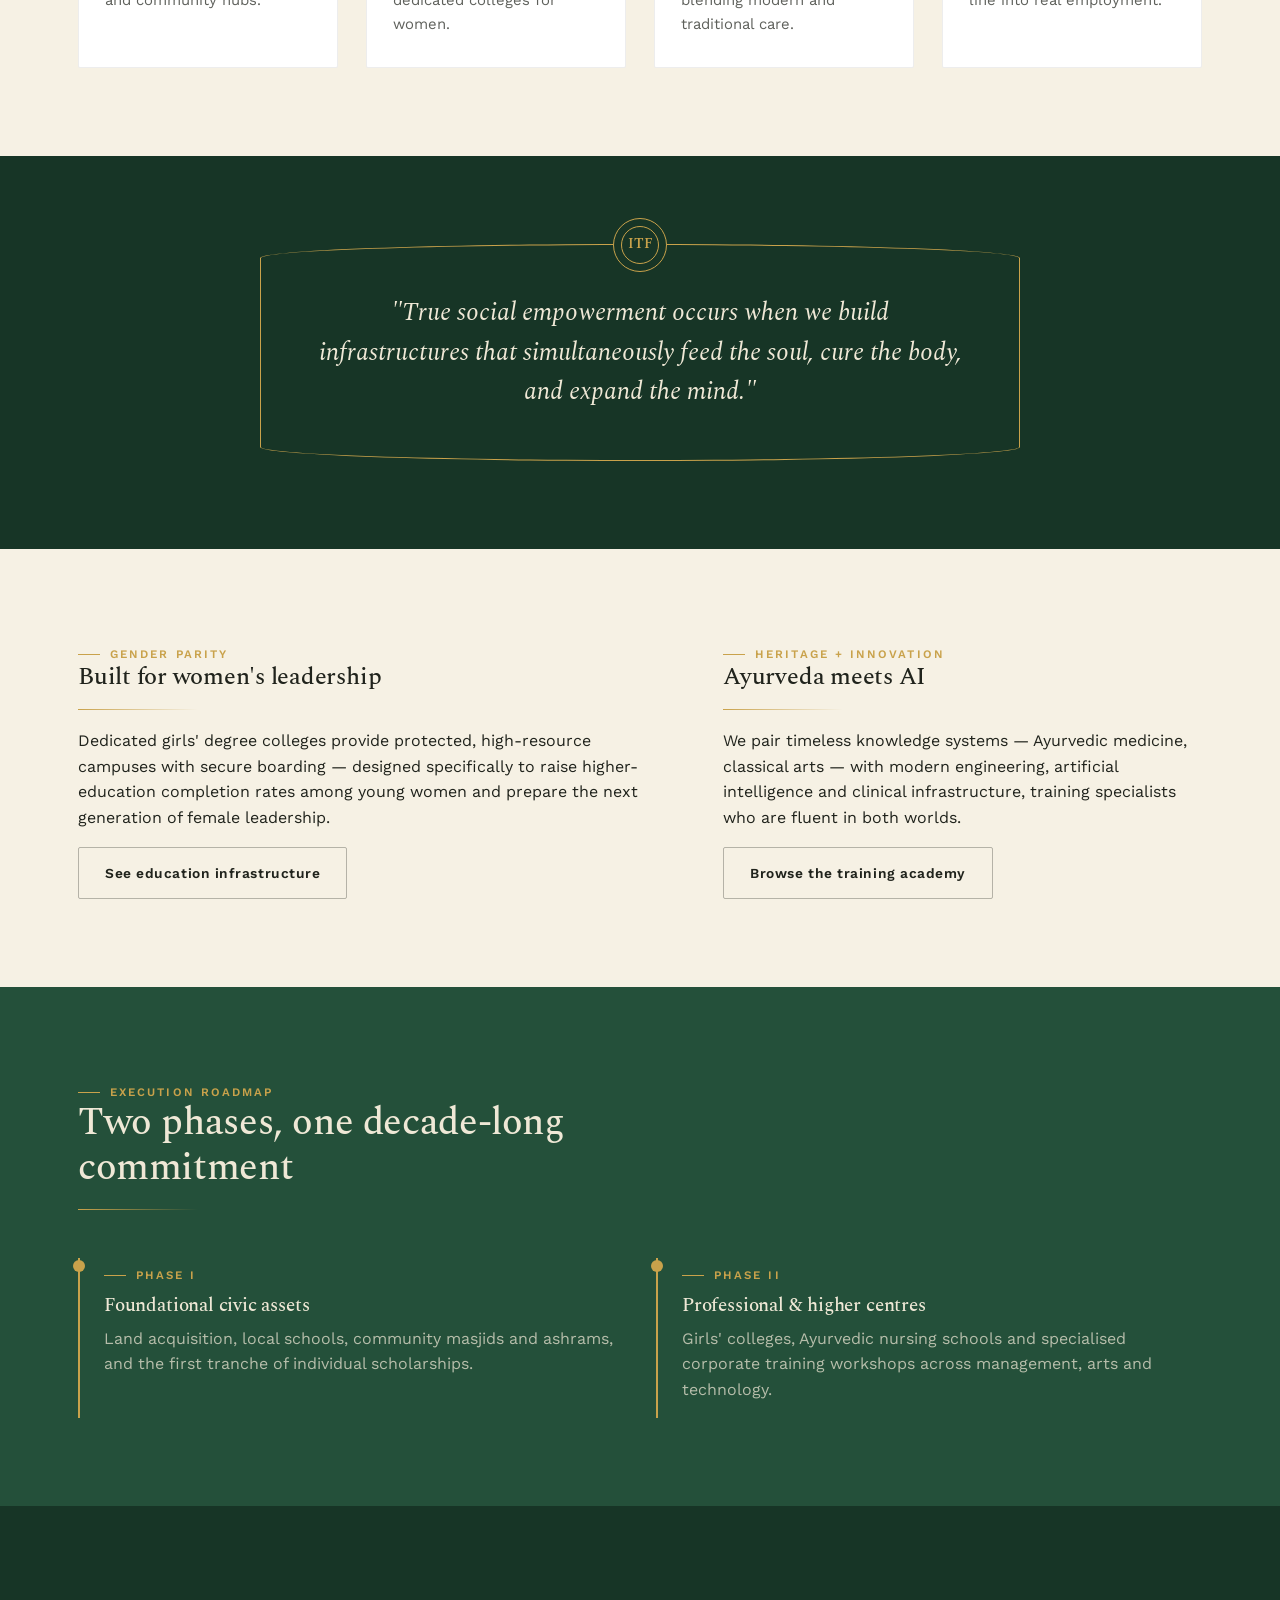
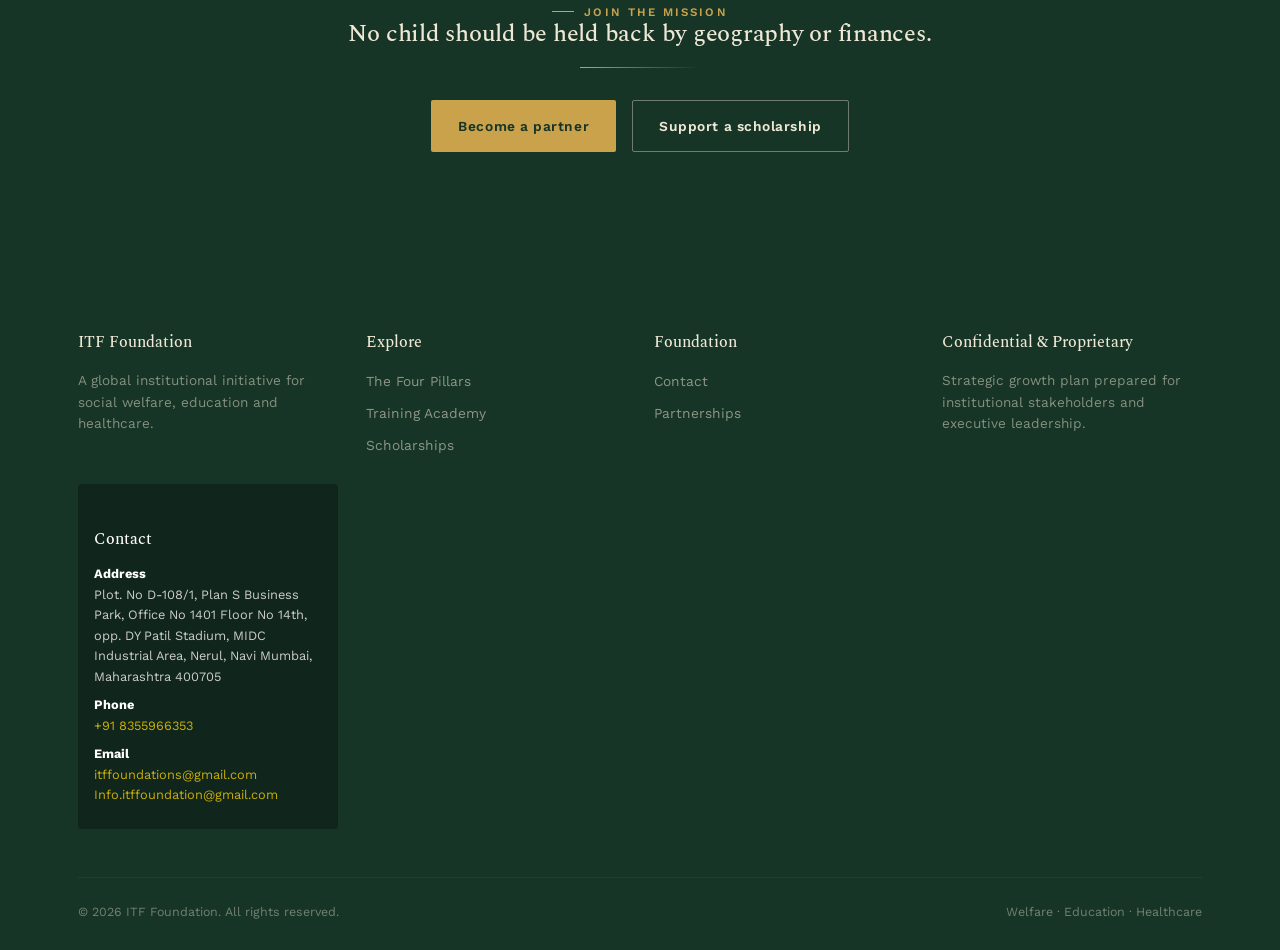
==== commit 1c5f2c36: "ch" ====
--- a/index.html
+++ b/index.html
@@ -192,7 +192,7 @@
           </p>
           <p style="margin:0 0 8px 0;color:#ccc;">
             <strong style="color:#fff;">Phone</strong><br>
-            <a href="tel:8355966353" style="color:#ffd700;text-decoration:none;">8355966353</a>
+            <a href="tel:+91 8355966353" style="color:#ffd700;text-decoration:none;">+91 8355966353</a>
           </p>
           <p style="margin:0 0 8px 0;color:#ccc;">
             <strong style="color:#fff;">Email</strong><br>
